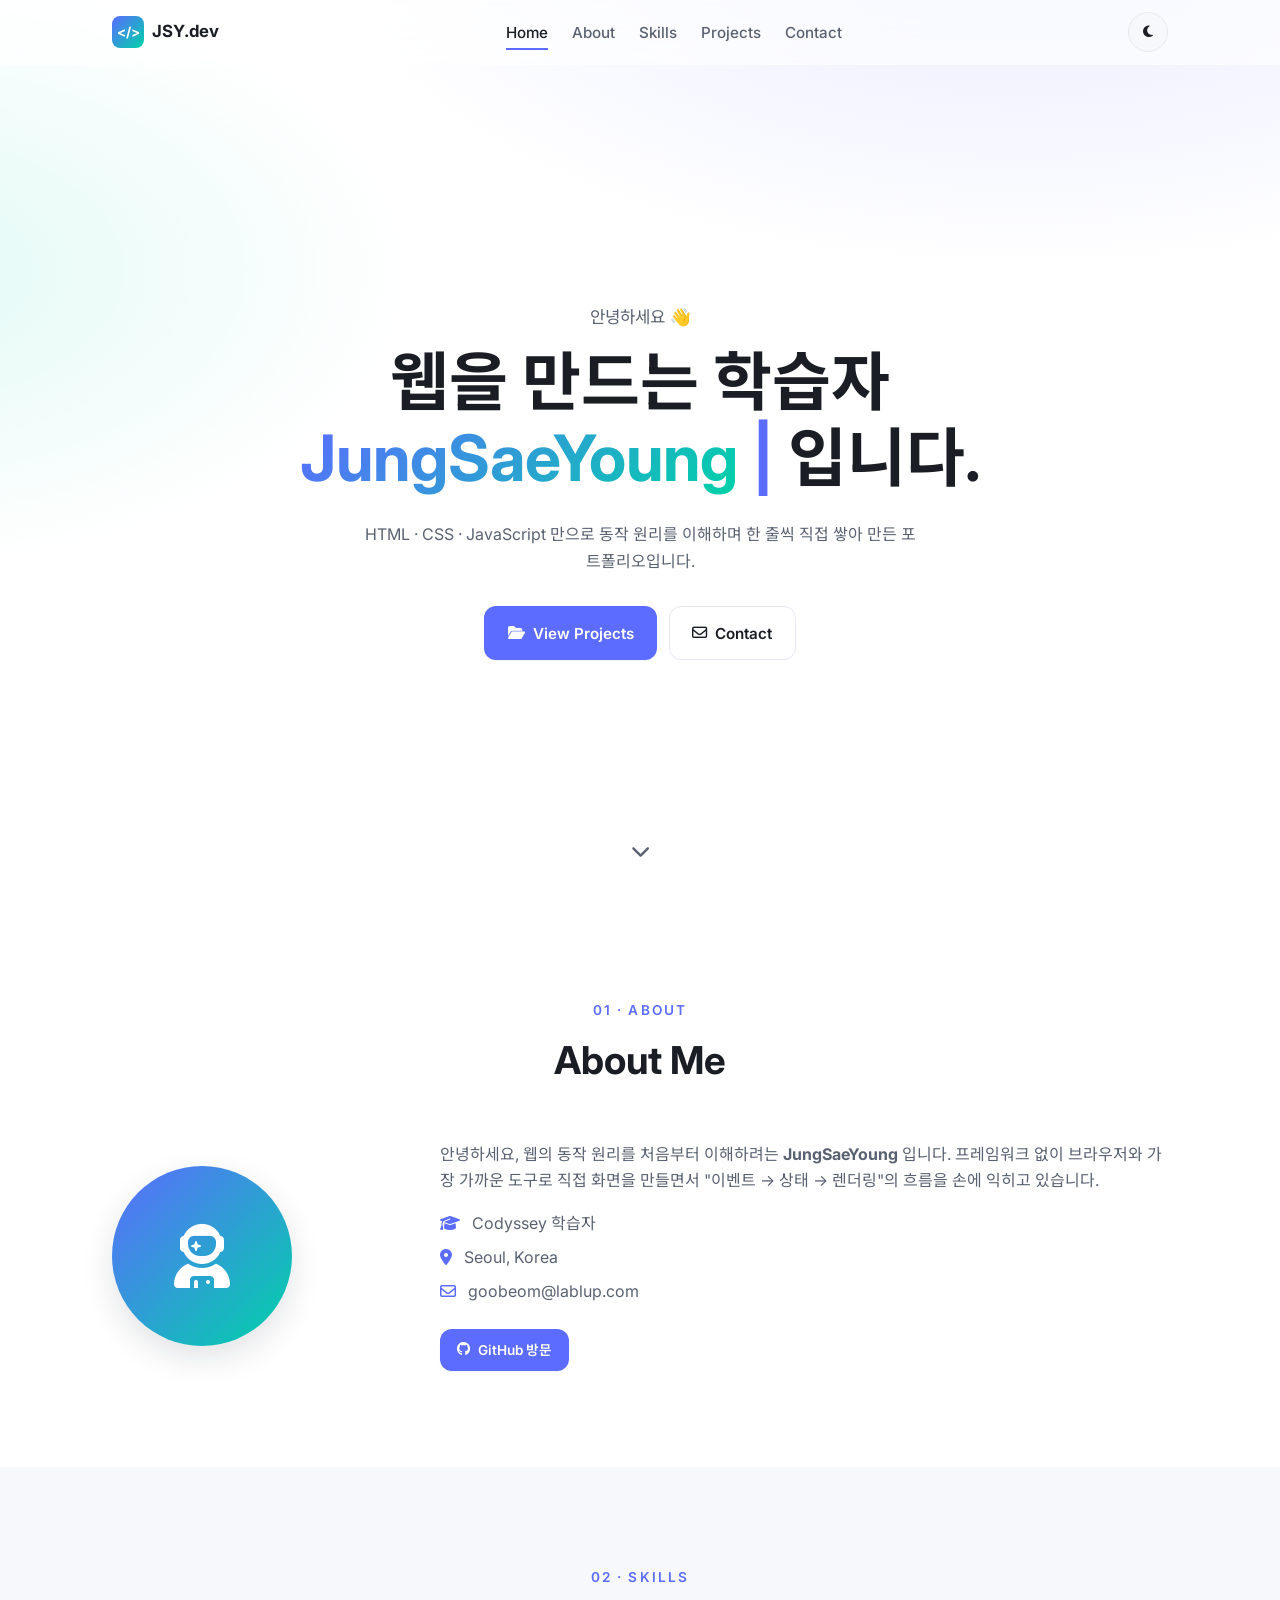
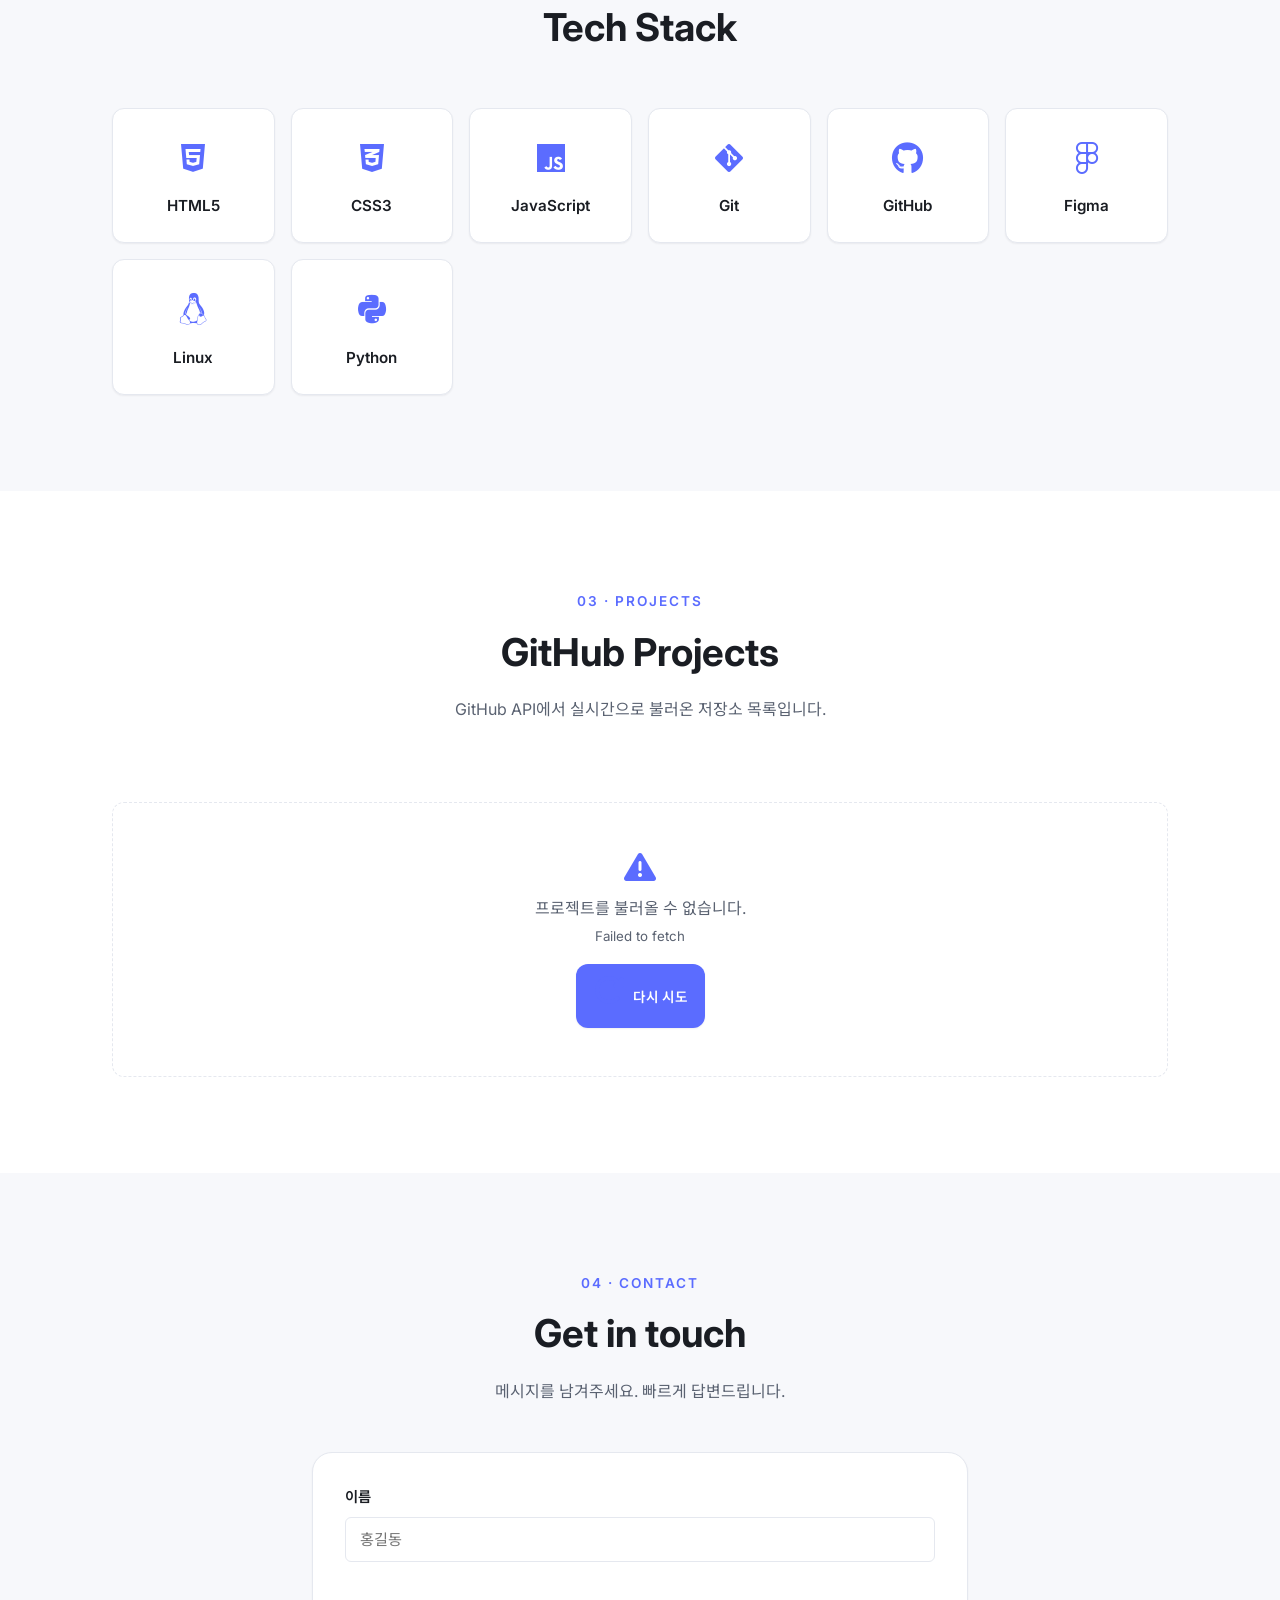
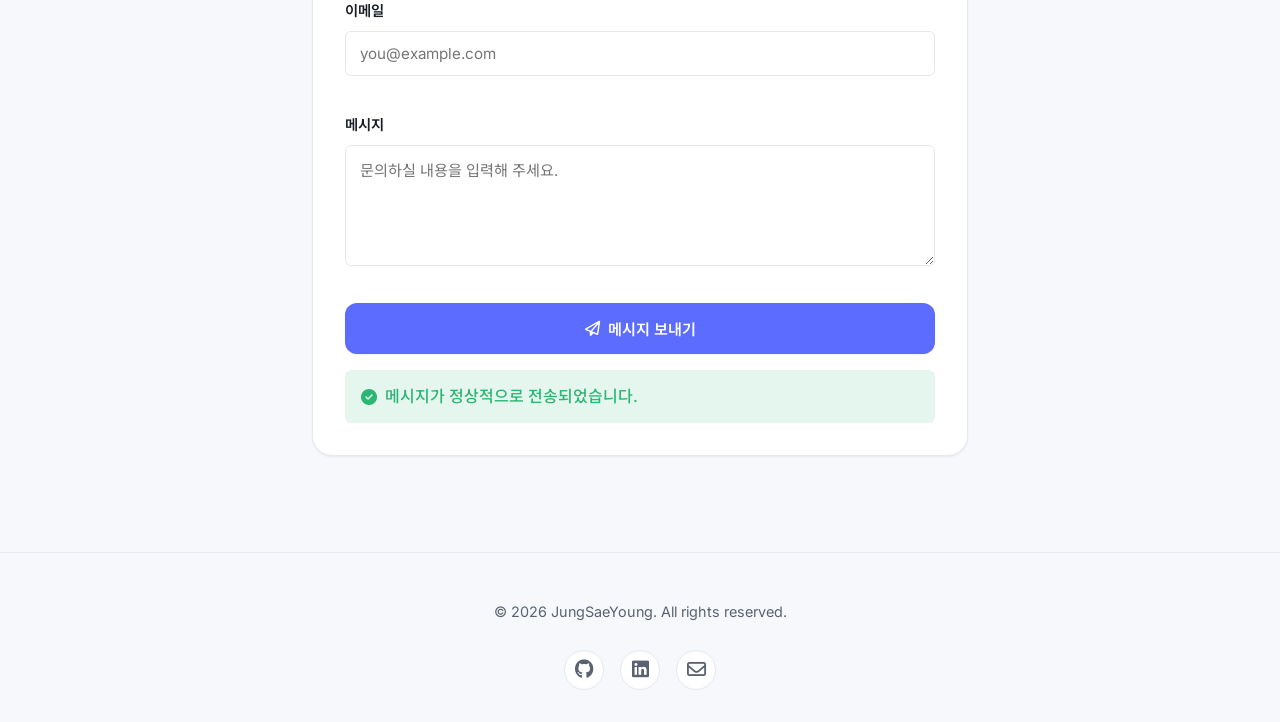
==== index.html @ 1fa1321e "init: 초기화 및 완성 파일 추가" ====
<!DOCTYPE html>
<html lang="ko">
<head>
  <meta charset="UTF-8" />
  <meta name="viewport" content="width=device-width, initial-scale=1.0" />
  <meta name="description" content="순수 HTML/CSS/JavaScript로 만든 포트폴리오 웹사이트" />
  <title>JungSaeYoung | Portfolio</title>

  <!-- Google Fonts -->
  <link rel="preconnect" href="https://fonts.googleapis.com" />
  <link rel="preconnect" href="https://fonts.gstatic.com" crossorigin />
  <link
    href="https://fonts.googleapis.com/css2?family=Inter:wght@400;500;600;700&family=Noto+Sans+KR:wght@400;500;700&display=swap"
    rel="stylesheet"
  />

  <!-- Font Awesome (아이콘 전용으로만 사용 - 외부 라이브러리 금지 규칙의 예외) -->
  <link
    rel="stylesheet"
    href="https://cdnjs.cloudflare.com/ajax/libs/font-awesome/6.5.0/css/all.min.css"
  />

  <link rel="stylesheet" href="css/style.css" />
  <script src="js/main.js" defer></script>
</head>
<body>
  <!-- ============ HEADER / NAV ============ -->
  <header class="header" id="header">
    <nav class="nav container" aria-label="주 메뉴">
      <a href="#hero" class="nav__logo">
        <span class="nav__logo-mark">&lt;/&gt;</span>
        <span>JSY.dev</span>
      </a>

      <ul class="nav__menu" id="navMenu">
        <li><a href="#hero" class="nav__link">Home</a></li>
        <li><a href="#about" class="nav__link">About</a></li>
        <li><a href="#skills" class="nav__link">Skills</a></li>
        <li><a href="#projects" class="nav__link">Projects</a></li>
        <li><a href="#contact" class="nav__link">Contact</a></li>
      </ul>

      <div class="nav__actions">
        <button
          type="button"
          class="theme-toggle"
          id="themeToggle"
          aria-label="다크 모드 전환"
        >
          <i class="fa-solid fa-moon" aria-hidden="true"></i>
        </button>
        <button
          type="button"
          class="hamburger"
          id="hamburger"
          aria-label="메뉴 열기"
          aria-expanded="false"
          aria-controls="navMenu"
        >
          <span></span>
          <span></span>
          <span></span>
        </button>
      </div>
    </nav>
  </header>

  <main>
    <!-- ============ HERO ============ -->
    <section class="hero" id="hero">
      <div class="container hero__inner">
        <p class="hero__greet">안녕하세요 👋</p>
        <h1 class="hero__title">
          웹을 만드는 학습자<br />
          <span class="hero__name" id="typed">JungSaeYoung</span>
          <span class="cursor" aria-hidden="true">|</span>
          입니다.
        </h1>
        <p class="hero__desc">
          HTML · CSS · JavaScript 만으로 동작 원리를 이해하며
          한 줄씩 직접 쌓아 만든 포트폴리오입니다.
        </p>
        <div class="hero__cta">
          <a href="#projects" class="btn btn--primary">
            <i class="fa-solid fa-folder-open"></i> View Projects
          </a>
          <a href="#contact" class="btn btn--ghost">
            <i class="fa-regular fa-envelope"></i> Contact
          </a>
        </div>
      </div>
      <a href="#about" class="hero__scroll" aria-label="아래로 스크롤">
        <i class="fa-solid fa-chevron-down"></i>
      </a>
    </section>

    <!-- ============ ABOUT ============ -->
    <section class="section" id="about">
      <div class="container">
        <header class="section__head">
          <p class="section__kicker">01 · About</p>
          <h2 class="section__title">About Me</h2>
        </header>
        <article class="about">
          <div class="about__photo">
            <div class="about__avatar" aria-hidden="true">
              <i class="fa-solid fa-user-astronaut"></i>
            </div>
          </div>
          <div class="about__body">
            <p>
              안녕하세요, 웹의 동작 원리를 처음부터 이해하려는
              <strong>JungSaeYoung</strong> 입니다.
              프레임워크 없이 브라우저와 가장 가까운 도구로
              직접 화면을 만들면서 "이벤트 → 상태 → 렌더링"의
              흐름을 손에 익히고 있습니다.
            </p>
            <ul class="about__list">
              <li><i class="fa-solid fa-graduation-cap"></i> Codyssey 학습자</li>
              <li><i class="fa-solid fa-location-dot"></i> Seoul, Korea</li>
              <li><i class="fa-regular fa-envelope"></i> goobeom@lablup.com</li>
            </ul>
            <a
              href="https://github.com/JungSaeYoung"
              target="_blank"
              rel="noopener"
              class="btn btn--primary btn--sm"
            >
              <i class="fa-brands fa-github"></i> GitHub 방문
            </a>
          </div>
        </article>
      </div>
    </section>

    <!-- ============ SKILLS ============ -->
    <section class="section section--alt" id="skills">
      <div class="container">
        <header class="section__head">
          <p class="section__kicker">02 · Skills</p>
          <h2 class="section__title">Tech Stack</h2>
        </header>
        <ul class="skills" id="skills-list">
          <!-- JS에서 동적으로 채워집니다 -->
        </ul>
      </div>
    </section>

    <!-- ============ PROJECTS (GitHub API) ============ -->
    <section class="section" id="projects">
      <div class="container">
        <header class="section__head">
          <p class="section__kicker">03 · Projects</p>
          <h2 class="section__title">GitHub Projects</h2>
          <p class="section__desc">
            GitHub API에서 실시간으로 불러온 저장소 목록입니다.
          </p>
        </header>

        <div class="filters" id="filters" role="tablist" aria-label="언어 필터">
          <!-- 언어 필터 버튼 (성공 후 동적 렌더) -->
        </div>

        <div class="projects" id="projects-container" aria-live="polite">
          <!-- 로딩/성공/에러/빈 상태가 모두 여기에 렌더링됩니다 -->
        </div>
      </div>
    </section>

    <!-- ============ CONTACT ============ -->
    <section class="section section--alt" id="contact">
      <div class="container container--narrow">
        <header class="section__head">
          <p class="section__kicker">04 · Contact</p>
          <h2 class="section__title">Get in touch</h2>
          <p class="section__desc">메시지를 남겨주세요. 빠르게 답변드립니다.</p>
        </header>

        <form class="form" id="contactForm" novalidate>
          <div class="form__field">
            <label for="name">이름</label>
            <input
              type="text"
              id="name"
              name="name"
              autocomplete="name"
              placeholder="홍길동"
              required
            />
            <small class="form__error" data-error-for="name"></small>
          </div>

          <div class="form__field">
            <label for="email">이메일</label>
            <input
              type="email"
              id="email"
              name="email"
              autocomplete="email"
              placeholder="you@example.com"
              required
            />
            <small class="form__error" data-error-for="email"></small>
          </div>

          <div class="form__field">
            <label for="message">메시지</label>
            <textarea
              id="message"
              name="message"
              rows="5"
              placeholder="문의하실 내용을 입력해 주세요."
              required
            ></textarea>
            <small class="form__error" data-error-for="message"></small>
          </div>

          <button type="submit" class="btn btn--primary btn--block">
            <i class="fa-regular fa-paper-plane"></i> 메시지 보내기
          </button>

          <p class="form__success" id="formSuccess" hidden>
            <i class="fa-solid fa-circle-check"></i>
            메시지가 정상적으로 전송되었습니다.
          </p>
        </form>
      </div>
    </section>
  </main>

  <!-- ============ FOOTER ============ -->
  <footer class="footer">
    <div class="container footer__inner">
      <p>&copy; <span id="year"></span> JungSaeYoung. All rights reserved.</p>
      <ul class="footer__socials" aria-label="소셜 링크">
        <li>
          <a
            href="https://github.com/JungSaeYoung"
            target="_blank"
            rel="noopener"
            aria-label="GitHub"
          >
            <i class="fa-brands fa-github"></i>
          </a>
        </li>
        <li>
          <a
            href="https://www.linkedin.com/"
            target="_blank"
            rel="noopener"
            aria-label="LinkedIn"
          >
            <i class="fa-brands fa-linkedin"></i>
          </a>
        </li>
        <li>
          <a href="mailto:goobeom@lablup.com" aria-label="Email">
            <i class="fa-regular fa-envelope"></i>
          </a>
        </li>
      </ul>
    </div>
  </footer>

  <!-- 스크롤 탑 버튼 -->
  <button
    type="button"
    class="scroll-top"
    id="scrollTop"
    aria-label="페이지 맨 위로"
  >
    <i class="fa-solid fa-arrow-up"></i>
  </button>
</body>
</html>
---- css/style.css ----
/* ================================================================
   Portfolio - style.css
   - Mobile First
   - CSS 변수로 라이트/다크 테마 전환
   - 네비게이션: Flexbox
   - Projects 카드: Grid (auto-fit, minmax) 반응형
   ================================================================ */

/* ---------- 1. CSS Variables (라이트 / 다크) ---------- */
:root {
  /* color */
  --color-bg: #ffffff;
  --color-bg-alt: #f7f8fb;
  --color-surface: #ffffff;
  --color-text: #1a1d23;
  --color-text-soft: #5a6271;
  --color-border: #e5e8ef;
  --color-primary: #5b6cff;
  --color-primary-hover: #4452e6;
  --color-accent: #00d2a8;
  --color-danger: #e84a5f;
  --color-success: #2bb673;
  --shadow-sm: 0 1px 2px rgba(20, 24, 40, 0.06);
  --shadow-md: 0 6px 18px rgba(20, 24, 40, 0.08);
  --shadow-lg: 0 12px 32px rgba(20, 24, 40, 0.12);
  --nav-bg: rgba(255, 255, 255, 0.65);
  --nav-bg-scrolled: rgba(255, 255, 255, 0.92);

  /* spacing */
  --space-1: 0.25rem;
  --space-2: 0.5rem;
  --space-3: 0.75rem;
  --space-4: 1rem;
  --space-5: 1.5rem;
  --space-6: 2rem;
  --space-8: 3rem;
  --space-10: 4rem;
  --space-12: 6rem;

  /* layout */
  --container-max: 1120px;
  --radius-sm: 6px;
  --radius-md: 12px;
  --radius-lg: 20px;
  --nav-height: 64px;

  /* type */
  --font-sans: "Inter", "Noto Sans KR", system-ui, -apple-system,
    "Segoe UI", Roboto, sans-serif;
  --fs-h1: clamp(2rem, 5vw + 1rem, 3.5rem);
  --fs-h2: clamp(1.6rem, 2.5vw + 1rem, 2.4rem);

  /* motion */
  --ease: cubic-bezier(0.22, 1, 0.36, 1);
  --t-fast: 150ms;
  --t-base: 250ms;
  --t-slow: 450ms;
}

[data-theme="dark"] {
  --color-bg: #0f1117;
  --color-bg-alt: #161924;
  --color-surface: #1a1d29;
  --color-text: #e7eaf2;
  --color-text-soft: #9aa3b3;
  --color-border: #272b3a;
  --color-primary: #7d8cff;
  --color-primary-hover: #9aa5ff;
  --color-accent: #34e0bb;
  --shadow-sm: 0 1px 2px rgba(0, 0, 0, 0.4);
  --shadow-md: 0 6px 18px rgba(0, 0, 0, 0.45);
  --shadow-lg: 0 12px 32px rgba(0, 0, 0, 0.55);
  --nav-bg: rgba(15, 17, 23, 0.6);
  --nav-bg-scrolled: rgba(15, 17, 23, 0.92);
}

/* ---------- 2. Reset / Base ---------- */
*,
*::before,
*::after {
  box-sizing: border-box;
}

html {
  scroll-behavior: smooth;
  scroll-padding-top: var(--nav-height);
}

body {
  margin: 0;
  font-family: var(--font-sans);
  font-size: 16px;
  line-height: 1.65;
  color: var(--color-text);
  background-color: var(--color-bg);
  transition: background-color var(--t-base) var(--ease),
    color var(--t-base) var(--ease);
  -webkit-font-smoothing: antialiased;
}

a {
  color: inherit;
  text-decoration: none;
}

img {
  max-width: 100%;
  display: block;
}

button {
  font-family: inherit;
  cursor: pointer;
  border: 0;
  background: transparent;
  color: inherit;
}

ul {
  list-style: none;
  padding: 0;
  margin: 0;
}

:focus-visible {
  outline: 2px solid var(--color-primary);
  outline-offset: 3px;
  border-radius: 4px;
}

/* ---------- 3. Layout helpers ---------- */
.container {
  width: 100%;
  max-width: var(--container-max);
  padding: 0 var(--space-5);
  margin: 0 auto;
}

.container--narrow {
  max-width: 720px;
}

.section {
  padding: var(--space-10) 0;
}

.section--alt {
  background-color: var(--color-bg-alt);
}

.section__head {
  text-align: center;
  margin-bottom: var(--space-8);
}

.section__kicker {
  display: inline-block;
  font-size: 0.85rem;
  font-weight: 600;
  letter-spacing: 0.15em;
  text-transform: uppercase;
  color: var(--color-primary);
  margin: 0 0 var(--space-2);
}

.section__title {
  font-size: var(--fs-h2);
  margin: 0;
  font-weight: 700;
}

.section__desc {
  color: var(--color-text-soft);
  margin: var(--space-3) auto 0;
  max-width: 560px;
}

/* ---------- 4. Buttons ---------- */
.btn {
  display: inline-flex;
  align-items: center;
  justify-content: center;
  gap: 0.5rem;
  padding: 0.85rem 1.4rem;
  border-radius: var(--radius-md);
  font-weight: 600;
  font-size: 0.95rem;
  border: 1px solid transparent;
  transition: transform var(--t-fast) var(--ease),
    background-color var(--t-base) var(--ease),
    box-shadow var(--t-base) var(--ease),
    color var(--t-base) var(--ease);
  white-space: nowrap;
}

.btn--primary {
  background-color: var(--color-primary);
  color: #fff;
  box-shadow: var(--shadow-sm);
}

.btn--primary:hover {
  background-color: var(--color-primary-hover);
  box-shadow: var(--shadow-md);
  transform: translateY(-2px);
}

.btn--ghost {
  background-color: transparent;
  color: var(--color-text);
  border-color: var(--color-border);
}

.btn--ghost:hover {
  border-color: var(--color-primary);
  color: var(--color-primary);
  transform: translateY(-2px);
}

.btn--block {
  width: 100%;
}

.btn--sm {
  padding: 0.55rem 1rem;
  font-size: 0.85rem;
}

/* ---------- 5. Header / Navigation (Flexbox) ---------- */
.header {
  position: fixed;
  top: 0;
  left: 0;
  width: 100%;
  z-index: 100;
  background-color: var(--nav-bg);
  backdrop-filter: saturate(180%) blur(14px);
  -webkit-backdrop-filter: saturate(180%) blur(14px);
  border-bottom: 1px solid transparent;
  transition: background-color var(--t-base) var(--ease),
    border-color var(--t-base) var(--ease),
    box-shadow var(--t-base) var(--ease);
}

.header.is-scrolled {
  background-color: var(--nav-bg-scrolled);
  border-bottom-color: var(--color-border);
  box-shadow: var(--shadow-sm);
}

.nav {
  display: flex;
  align-items: center;
  justify-content: space-between;
  height: var(--nav-height);
}

.nav__logo {
  display: inline-flex;
  align-items: center;
  gap: 0.5rem;
  font-weight: 700;
  font-size: 1.05rem;
  color: var(--color-text);
}

.nav__logo-mark {
  display: inline-grid;
  place-items: center;
  width: 32px;
  height: 32px;
  border-radius: 8px;
  background: linear-gradient(135deg, var(--color-primary), var(--color-accent));
  color: #fff;
  font-size: 0.85rem;
  font-weight: 700;
}

.nav__menu {
  display: none; /* 모바일: 숨김 */
  gap: var(--space-5);
}

.nav__link {
  position: relative;
  font-size: 0.95rem;
  font-weight: 500;
  color: var(--color-text-soft);
  padding: 0.5rem 0;
  transition: color var(--t-fast) var(--ease);
}

.nav__link::after {
  content: "";
  position: absolute;
  left: 0;
  bottom: 0;
  width: 100%;
  height: 2px;
  background-color: var(--color-primary);
  transform: scaleX(0);
  transform-origin: left;
  transition: transform var(--t-base) var(--ease);
}

.nav__link:hover,
.nav__link.is-active {
  color: var(--color-text);
}

.nav__link:hover::after,
.nav__link.is-active::after {
  transform: scaleX(1);
}

.nav__actions {
  display: flex;
  align-items: center;
  gap: var(--space-3);
}

.theme-toggle {
  width: 40px;
  height: 40px;
  display: grid;
  place-items: center;
  border-radius: 50%;
  background-color: var(--color-bg-alt);
  border: 1px solid var(--color-border);
  color: var(--color-text);
  transition: transform var(--t-fast) var(--ease),
    background-color var(--t-base) var(--ease);
}

.theme-toggle:hover {
  transform: rotate(20deg);
  background-color: var(--color-surface);
}

/* Hamburger (모바일 전용) */
.hamburger {
  display: inline-flex;
  flex-direction: column;
  justify-content: center;
  gap: 5px;
  width: 40px;
  height: 40px;
  padding: 8px;
}

.hamburger span {
  display: block;
  width: 100%;
  height: 2px;
  background-color: var(--color-text);
  border-radius: 2px;
  transition: transform var(--t-base) var(--ease),
    opacity var(--t-base) var(--ease);
}

.hamburger.is-open span:nth-child(1) {
  transform: translateY(7px) rotate(45deg);
}
.hamburger.is-open span:nth-child(2) {
  opacity: 0;
}
.hamburger.is-open span:nth-child(3) {
  transform: translateY(-7px) rotate(-45deg);
}

/* 모바일 메뉴 패널 (열렸을 때) */
.nav__menu.is-open {
  display: flex;
  flex-direction: column;
  gap: var(--space-4);
  position: absolute;
  top: var(--nav-height);
  left: 0;
  width: 100%;
  padding: var(--space-5);
  background-color: var(--color-surface);
  border-bottom: 1px solid var(--color-border);
  box-shadow: var(--shadow-md);
  animation: slideDown var(--t-base) var(--ease);
}

@keyframes slideDown {
  from {
    opacity: 0;
    transform: translateY(-8px);
  }
  to {
    opacity: 1;
    transform: translateY(0);
  }
}

/* ---------- 6. Hero ---------- */
.hero {
  position: relative;
  min-height: 100vh;
  display: grid;
  place-items: center;
  padding-top: var(--nav-height);
  background: radial-gradient(
      1200px 600px at 80% -10%,
      rgba(91, 108, 255, 0.15),
      transparent 60%
    ),
    radial-gradient(
      900px 500px at -10% 30%,
      rgba(0, 210, 168, 0.12),
      transparent 60%
    );
}

.hero__inner {
  text-align: center;
}

.hero__greet {
  color: var(--color-text-soft);
  font-size: 1.05rem;
  margin: 0 0 var(--space-3);
}

.hero__title {
  font-size: var(--fs-h1);
  line-height: 1.2;
  font-weight: 700;
  margin: 0 0 var(--space-5);
}

.hero__name {
  background: linear-gradient(135deg, var(--color-primary), var(--color-accent));
  -webkit-background-clip: text;
  background-clip: text;
  color: transparent;
}

.cursor {
  display: inline-block;
  color: var(--color-primary);
  animation: blink 1s steps(2) infinite;
}

@keyframes blink {
  50% { opacity: 0; }
}

.hero__desc {
  color: var(--color-text-soft);
  max-width: 560px;
  margin: 0 auto var(--space-6);
}

.hero__cta {
  display: flex;
  gap: var(--space-3);
  justify-content: center;
  flex-wrap: wrap;
}

.hero__scroll {
  position: absolute;
  bottom: var(--space-6);
  left: 50%;
  transform: translateX(-50%);
  color: var(--color-text-soft);
  font-size: 1.2rem;
  animation: bounce 1.8s infinite;
}

@keyframes bounce {
  0%, 100% { transform: translate(-50%, 0); }
  50%      { transform: translate(-50%, 8px); }
}

/* ---------- 7. About ---------- */
.about {
  display: grid;
  gap: var(--space-6);
  align-items: center;
}

.about__photo {
  display: grid;
  place-items: center;
}

.about__avatar {
  width: 180px;
  height: 180px;
  border-radius: 50%;
  display: grid;
  place-items: center;
  font-size: 4rem;
  color: #fff;
  background: linear-gradient(135deg, var(--color-primary), var(--color-accent));
  box-shadow: var(--shadow-lg);
}

.about__body p {
  color: var(--color-text-soft);
  margin: 0 0 var(--space-4);
}

.about__list {
  display: grid;
  gap: var(--space-2);
  margin: 0 0 var(--space-5);
  color: var(--color-text-soft);
}

.about__list i {
  color: var(--color-primary);
  margin-right: var(--space-2);
}

/* ---------- 8. Skills ---------- */
.skills {
  display: grid;
  grid-template-columns: repeat(auto-fit, minmax(140px, 1fr));
  gap: var(--space-4);
}

.skill {
  background-color: var(--color-surface);
  border: 1px solid var(--color-border);
  border-radius: var(--radius-md);
  padding: var(--space-5) var(--space-3);
  text-align: center;
  box-shadow: var(--shadow-sm);
  transition: transform var(--t-base) var(--ease),
    box-shadow var(--t-base) var(--ease),
    border-color var(--t-base) var(--ease);
}

.skill:hover {
  transform: translateY(-4px);
  box-shadow: var(--shadow-md);
  border-color: var(--color-primary);
}

.skill__icon {
  font-size: 2rem;
  color: var(--color-primary);
  margin-bottom: var(--space-2);
}

.skill__name {
  font-weight: 600;
  font-size: 0.95rem;
}

/* ---------- 9. Projects (Grid: auto-fit, minmax) ---------- */
.filters {
  display: flex;
  flex-wrap: wrap;
  gap: var(--space-2);
  justify-content: center;
  margin-bottom: var(--space-6);
}

.filter-btn {
  padding: 0.45rem 0.95rem;
  border-radius: 999px;
  border: 1px solid var(--color-border);
  background-color: var(--color-surface);
  color: var(--color-text-soft);
  font-size: 0.85rem;
  font-weight: 500;
  transition: all var(--t-fast) var(--ease);
}

.filter-btn:hover {
  border-color: var(--color-primary);
  color: var(--color-primary);
}

.filter-btn.is-active {
  background-color: var(--color-primary);
  color: #fff;
  border-color: var(--color-primary);
}

.projects {
  display: grid;
  grid-template-columns: repeat(auto-fit, minmax(280px, 1fr));
  gap: var(--space-5);
  min-height: 200px;
}

.card {
  background-color: var(--color-surface);
  border: 1px solid var(--color-border);
  border-radius: var(--radius-md);
  padding: var(--space-5);
  display: flex;
  flex-direction: column;
  box-shadow: var(--shadow-sm);
  transition: transform var(--t-base) var(--ease),
    box-shadow var(--t-base) var(--ease),
    border-color var(--t-base) var(--ease);
}

.card:hover {
  transform: translateY(-6px);
  box-shadow: var(--shadow-lg);
  border-color: var(--color-primary);
}

.card__head {
  display: flex;
  align-items: center;
  gap: var(--space-2);
  font-weight: 600;
  margin: 0 0 var(--space-3);
}

.card__head i {
  color: var(--color-primary);
}

.card__title {
  font-size: 1.05rem;
  font-weight: 700;
  margin: 0;
  word-break: break-word;
}

.card__desc {
  color: var(--color-text-soft);
  font-size: 0.92rem;
  flex: 1;
  margin: 0 0 var(--space-4);
}

.card__meta {
  display: flex;
  flex-wrap: wrap;
  gap: var(--space-4);
  color: var(--color-text-soft);
  font-size: 0.85rem;
  margin-bottom: var(--space-4);
}

.card__meta i {
  margin-right: 4px;
  color: var(--color-primary);
}

.card__lang {
  display: inline-flex;
  align-items: center;
  gap: 6px;
  font-size: 0.8rem;
  padding: 2px 10px;
  border-radius: 999px;
  background-color: var(--color-bg-alt);
  color: var(--color-text-soft);
  border: 1px solid var(--color-border);
}

.card__link {
  display: inline-flex;
  align-items: center;
  gap: 6px;
  color: var(--color-primary);
  font-weight: 600;
  font-size: 0.9rem;
  margin-top: auto;
}

.card__link:hover {
  text-decoration: underline;
}

/* 상태 박스 (loading / error / empty) */
.state-box {
  grid-column: 1 / -1;
  text-align: center;
  padding: var(--space-8) var(--space-4);
  color: var(--color-text-soft);
  background-color: var(--color-surface);
  border: 1px dashed var(--color-border);
  border-radius: var(--radius-md);
}

.state-box i {
  font-size: 2rem;
  color: var(--color-primary);
  margin-bottom: var(--space-3);
}

.state-box p {
  margin: 0 0 var(--space-4);
}

.spinner {
  width: 36px;
  height: 36px;
  margin: 0 auto var(--space-3);
  border-radius: 50%;
  border: 3px solid var(--color-border);
  border-top-color: var(--color-primary);
  animation: spin 0.9s linear infinite;
}

@keyframes spin {
  to { transform: rotate(360deg); }
}

/* ---------- 10. Form ---------- */
.form {
  display: grid;
  gap: var(--space-4);
  background-color: var(--color-surface);
  padding: var(--space-6);
  border-radius: var(--radius-lg);
  border: 1px solid var(--color-border);
  box-shadow: var(--shadow-sm);
}

.form__field {
  display: grid;
  gap: var(--space-2);
}

.form__field label {
  font-weight: 600;
  font-size: 0.9rem;
}

.form__field input,
.form__field textarea {
  width: 100%;
  padding: 0.75rem 0.9rem;
  border-radius: var(--radius-sm);
  border: 1px solid var(--color-border);
  background-color: var(--color-bg);
  color: var(--color-text);
  font-family: inherit;
  font-size: 0.95rem;
  transition: border-color var(--t-fast) var(--ease),
    box-shadow var(--t-fast) var(--ease);
}

.form__field input:focus,
.form__field textarea:focus {
  outline: none;
  border-color: var(--color-primary);
  box-shadow: 0 0 0 3px rgba(91, 108, 255, 0.18);
}

.form__field.has-error input,
.form__field.has-error textarea {
  border-color: var(--color-danger);
  box-shadow: 0 0 0 3px rgba(232, 74, 95, 0.15);
}

.form__error {
  color: var(--color-danger);
  font-size: 0.82rem;
  min-height: 1em;
}

.form__success {
  display: flex;
  align-items: center;
  gap: 0.5rem;
  margin: 0;
  padding: 0.85rem 1rem;
  background-color: rgba(43, 182, 115, 0.12);
  color: var(--color-success);
  border-radius: var(--radius-sm);
  font-weight: 500;
}

/* ---------- 11. Footer ---------- */
.footer {
  padding: var(--space-6) 0;
  border-top: 1px solid var(--color-border);
  background-color: var(--color-bg-alt);
}

.footer__inner {
  display: flex;
  flex-direction: column;
  align-items: center;
  gap: var(--space-3);
  text-align: center;
  color: var(--color-text-soft);
  font-size: 0.9rem;
}

.footer__socials {
  display: flex;
  gap: var(--space-4);
  font-size: 1.2rem;
}

.footer__socials a {
  display: grid;
  place-items: center;
  width: 40px;
  height: 40px;
  border-radius: 50%;
  background-color: var(--color-surface);
  border: 1px solid var(--color-border);
  transition: transform var(--t-fast) var(--ease),
    color var(--t-fast) var(--ease),
    border-color var(--t-fast) var(--ease);
}

.footer__socials a:hover {
  color: var(--color-primary);
  border-color: var(--color-primary);
  transform: translateY(-3px);
}

/* ---------- 12. Scroll-Top button ---------- */
.scroll-top {
  position: fixed;
  right: var(--space-5);
  bottom: var(--space-5);
  width: 44px;
  height: 44px;
  border-radius: 50%;
  background-color: var(--color-primary);
  color: #fff;
  display: grid;
  place-items: center;
  box-shadow: var(--shadow-md);
  opacity: 0;
  pointer-events: none;
  transform: translateY(12px);
  transition: opacity var(--t-base) var(--ease),
    transform var(--t-base) var(--ease),
    background-color var(--t-base) var(--ease);
  z-index: 90;
}

.scroll-top.is-visible {
  opacity: 1;
  pointer-events: auto;
  transform: translateY(0);
}

.scroll-top:hover {
  background-color: var(--color-primary-hover);
}

/* ---------- 13. Scroll Animation (Intersection Observer 대상) ---------- */
.reveal {
  opacity: 0;
  transform: translateY(24px);
  transition: opacity 700ms var(--ease), transform 700ms var(--ease);
}

.reveal.is-visible {
  opacity: 1;
  transform: translateY(0);
}

/* ---------- 14. Responsive (Mobile First → Tablet → Desktop) ---------- */

/* Tablet: 768px 이상 */
@media (min-width: 768px) {
  .section {
    padding: var(--space-12) 0;
  }

  .nav__menu {
    display: flex; /* 햄버거 메뉴 없이 펼침 */
  }

  .nav__menu.is-open {
    /* 데스크톱에선 정상 inline 표시 */
    position: static;
    flex-direction: row;
    width: auto;
    padding: 0;
    background: none;
    box-shadow: none;
    border: 0;
    animation: none;
  }

  .hamburger {
    display: none;
  }

  .about {
    grid-template-columns: 280px 1fr;
    gap: var(--space-8);
  }

  .about__photo {
    justify-content: flex-start;
  }
}

/* Desktop: 1024px 이상 */
@media (min-width: 1024px) {
  .container {
    padding: 0 var(--space-6);
  }

  .hero__title {
    font-size: clamp(2.8rem, 4vw + 1rem, 4rem);
  }
}

/* 사용자가 모션을 꺼둔 경우 */
@media (prefers-reduced-motion: reduce) {
  *,
  *::before,
  *::after {
    animation-duration: 0.01ms !important;
    animation-iteration-count: 1 !important;
    transition-duration: 0.01ms !important;
    scroll-behavior: auto !important;
  }
}
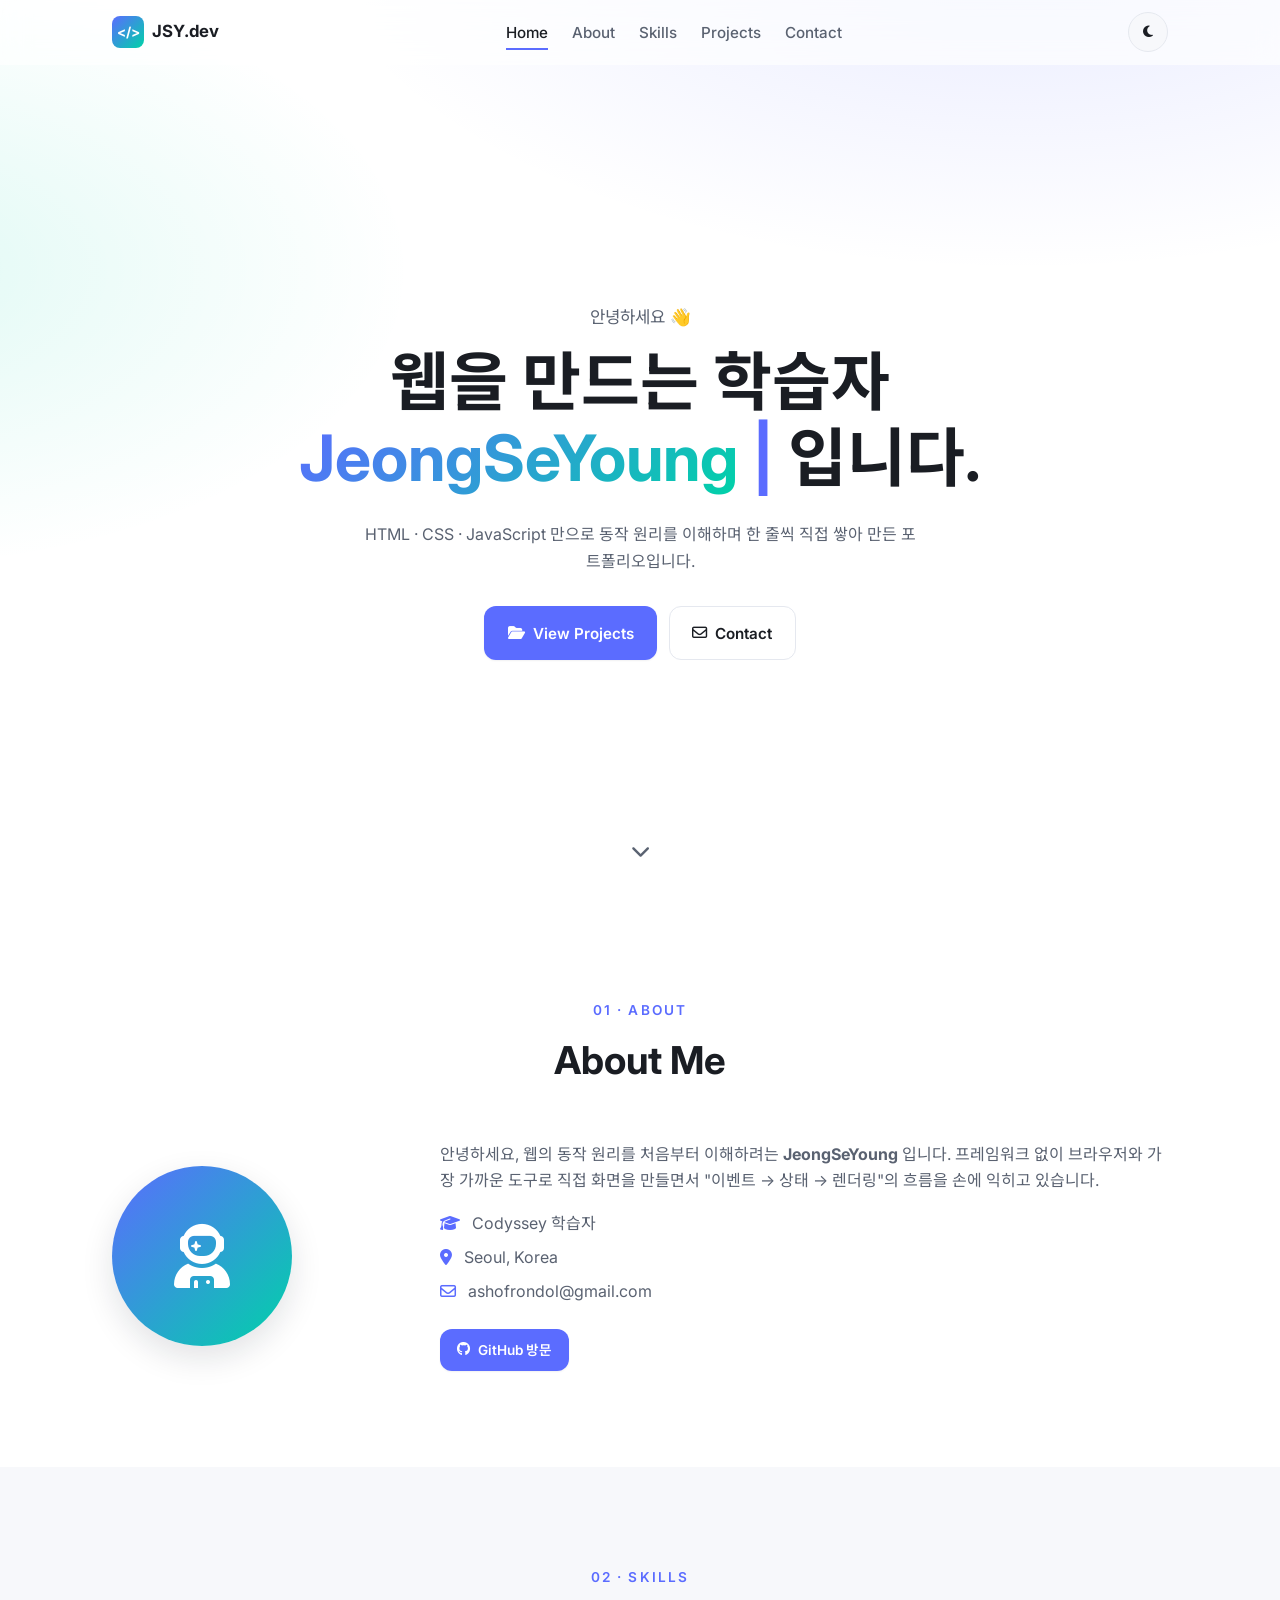
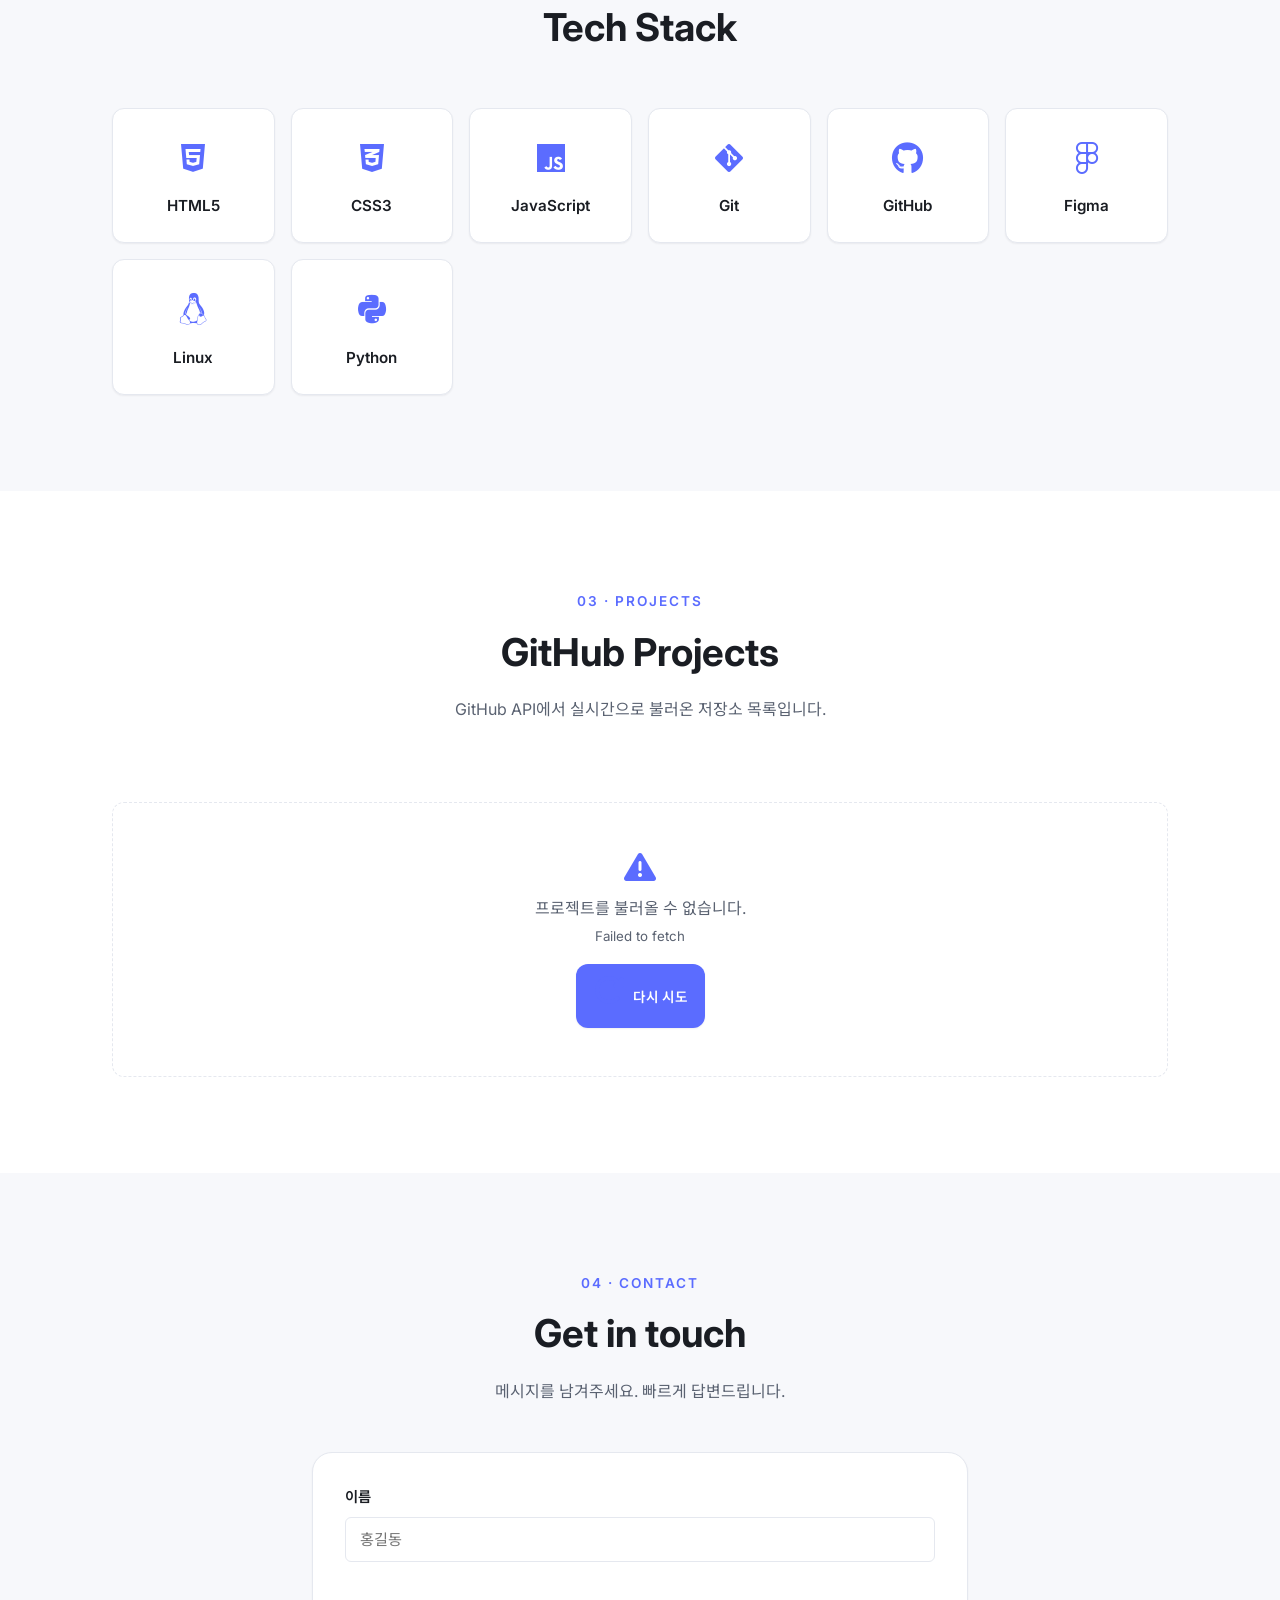
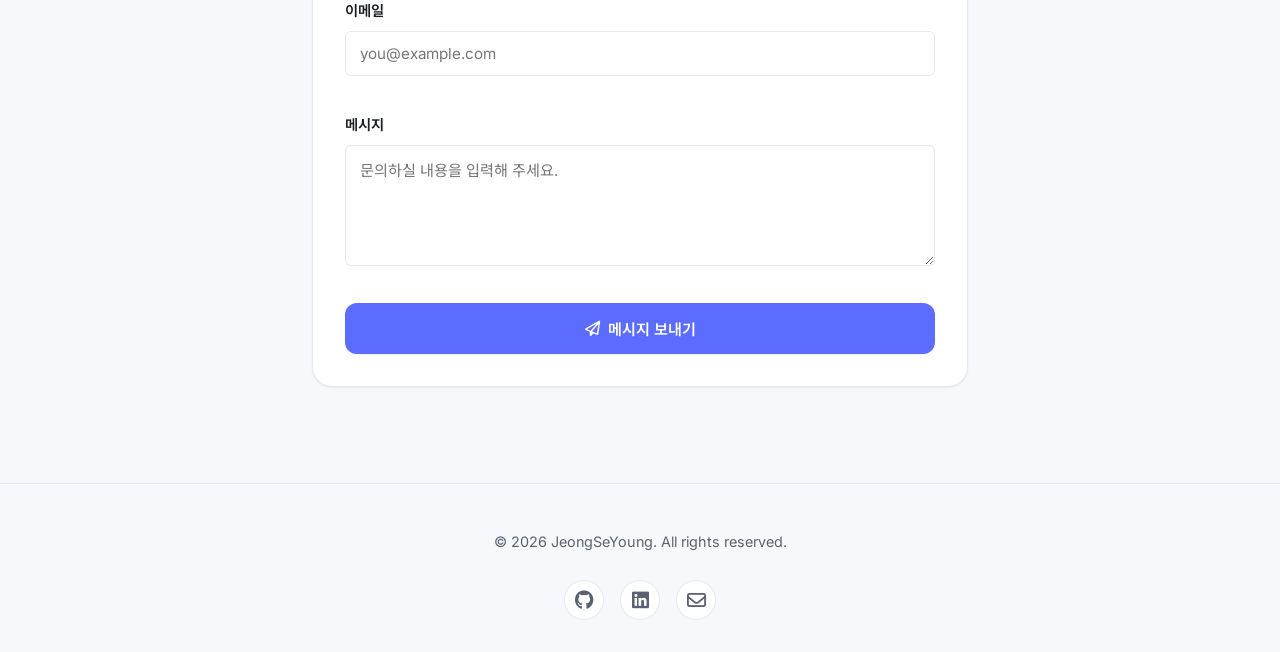
==== commit 35b2d328: "refactor: CSS/JS 기능별 분리 및 상태 패턴 통일, 폼/식별자 정리 - CSS를 13개, JS를 11개 기능별 파일로 분리(동작 동일) - Theme·Projects·" ====
--- a/index.html
+++ b/index.html
@@ -4,7 +4,7 @@
   <meta charset="UTF-8" />
   <meta name="viewport" content="width=device-width, initial-scale=1.0" />
   <meta name="description" content="순수 HTML/CSS/JavaScript로 만든 포트폴리오 웹사이트" />
-  <title>JungSaeYoung | Portfolio</title>
+  <title>JeongSeYoung | Portfolio</title>
 
   <!-- Google Fonts -->
   <link rel="preconnect" href="https://fonts.googleapis.com" />
@@ -20,7 +20,24 @@
     href="https://cdnjs.cloudflare.com/ajax/libs/font-awesome/6.5.0/css/all.min.css"
   />
 
+  <!-- 스타일: css/style.css 가 기능별 파일(tokens/base/layout/header/...)을 @import 합니다 -->
   <link rel="stylesheet" href="css/style.css" />
+
+  <!--
+    JavaScript: 기능별로 파일을 분리하고 defer 로 연결합니다.
+    defer 스크립트는 문서 순서대로 실행되므로,
+    공용 설정(config) → 각 기능 모듈 → 초기화(main) 순서로 둡니다.
+  -->
+  <script src="js/config.js" defer></script>
+  <script src="js/theme.js" defer></script>
+  <script src="js/menu.js" defer></script>
+  <script src="js/scroll.js" defer></script>
+  <script src="js/typing.js" defer></script>
+  <script src="js/skills.js" defer></script>
+  <script src="js/reveal.js" defer></script>
+  <script src="js/navspy.js" defer></script>
+  <script src="js/projects.js" defer></script>
+  <script src="js/contact.js" defer></script>
   <script src="js/main.js" defer></script>
 </head>
 <body>
@@ -72,7 +89,7 @@
         <p class="hero__greet">안녕하세요 👋</p>
         <h1 class="hero__title">
           웹을 만드는 학습자<br />
-          <span class="hero__name" id="typed">JungSaeYoung</span>
+          <span class="hero__name" id="typed">JeongSeYoung</span>
           <span class="cursor" aria-hidden="true">|</span>
           입니다.
         </h1>
@@ -110,7 +127,7 @@
           <div class="about__body">
             <p>
               안녕하세요, 웹의 동작 원리를 처음부터 이해하려는
-              <strong>JungSaeYoung</strong> 입니다.
+              <strong>JeongSeYoung</strong> 입니다.
               프레임워크 없이 브라우저와 가장 가까운 도구로
               직접 화면을 만들면서 "이벤트 → 상태 → 렌더링"의
               흐름을 손에 익히고 있습니다.
@@ -118,10 +135,10 @@
             <ul class="about__list">
               <li><i class="fa-solid fa-graduation-cap"></i> Codyssey 학습자</li>
               <li><i class="fa-solid fa-location-dot"></i> Seoul, Korea</li>
-              <li><i class="fa-regular fa-envelope"></i> goobeom@lablup.com</li>
+              <li><i class="fa-regular fa-envelope"></i> ashofrondol@gmail.com</li>
             </ul>
             <a
-              href="https://github.com/JungSaeYoung"
+              href="https://github.com/ashofrondol"
               target="_blank"
               rel="noopener"
               class="btn btn--primary btn--sm"
@@ -221,7 +238,7 @@
 
           <p class="form__success" id="formSuccess" hidden>
             <i class="fa-solid fa-circle-check"></i>
-            메시지가 정상적으로 전송되었습니다.
+            입력하신 내용이 정상적으로 확인되었습니다. 감사합니다!
           </p>
         </form>
       </div>
@@ -231,11 +248,11 @@
   <!-- ============ FOOTER ============ -->
   <footer class="footer">
     <div class="container footer__inner">
-      <p>&copy; <span id="year"></span> JungSaeYoung. All rights reserved.</p>
+      <p>&copy; <span id="year"></span> JeongSeYoung. All rights reserved.</p>
       <ul class="footer__socials" aria-label="소셜 링크">
         <li>
           <a
-            href="https://github.com/JungSaeYoung"
+            href="https://github.com/ashofrondol"
             target="_blank"
             rel="noopener"
             aria-label="GitHub"
@@ -254,7 +271,7 @@
           </a>
         </li>
         <li>
-          <a href="mailto:goobeom@lablup.com" aria-label="Email">
+          <a href="mailto:ashofrondol@gmail.com" aria-label="Email">
             <i class="fa-regular fa-envelope"></i>
           </a>
         </li>
--- a/css/style.css
+++ b/css/style.css
@@ -1,925 +1,29 @@
 /* ================================================================
-   Portfolio - style.css
-   - Mobile First
-   - CSS 변수로 라이트/다크 테마 전환
-   - 네비게이션: Flexbox
-   - Projects 카드: Grid (auto-fit, minmax) 반응형
+   style.css — 진입 스타일시트 (Entry point)
+   index.html 은 이 파일 하나만 <link> 로 연결합니다.
+   실제 규칙은 기능별 파일로 분리되어 있으며, 아래 순서대로 @import 합니다.
+
+   import 순서는 cascade(계단식 적용)를 고려해 정렬했습니다.
+     1) tokens     : CSS 변수 (가장 먼저 — 다른 모든 파일이 var()로 참조)
+     2) base       : 리셋 / 기본 요소
+     3) layout     : 컨테이너 · 섹션 골격
+     4) buttons    : 공용 버튼 컴포넌트
+     5) header     : 헤더 / 네비게이션
+     6~11) 섹션별  : hero · about · skills · projects · form · footer
+     12) widgets   : 스크롤탑 버튼 · reveal 애니메이션
+     13) responsive: 미디어쿼리 (가장 마지막 — 모바일 기본값을 덮어씀)
    ================================================================ */
 
-/* ---------- 1. CSS Variables (라이트 / 다크) ---------- */
-:root {
-  /* color */
-  --color-bg: #ffffff;
-  --color-bg-alt: #f7f8fb;
-  --color-surface: #ffffff;
-  --color-text: #1a1d23;
-  --color-text-soft: #5a6271;
-  --color-border: #e5e8ef;
-  --color-primary: #5b6cff;
-  --color-primary-hover: #4452e6;
-  --color-accent: #00d2a8;
-  --color-danger: #e84a5f;
-  --color-success: #2bb673;
-  --shadow-sm: 0 1px 2px rgba(20, 24, 40, 0.06);
-  --shadow-md: 0 6px 18px rgba(20, 24, 40, 0.08);
-  --shadow-lg: 0 12px 32px rgba(20, 24, 40, 0.12);
-  --nav-bg: rgba(255, 255, 255, 0.65);
-  --nav-bg-scrolled: rgba(255, 255, 255, 0.92);
-
-  /* spacing */
-  --space-1: 0.25rem;
-  --space-2: 0.5rem;
-  --space-3: 0.75rem;
-  --space-4: 1rem;
-  --space-5: 1.5rem;
-  --space-6: 2rem;
-  --space-8: 3rem;
-  --space-10: 4rem;
-  --space-12: 6rem;
-
-  /* layout */
-  --container-max: 1120px;
-  --radius-sm: 6px;
-  --radius-md: 12px;
-  --radius-lg: 20px;
-  --nav-height: 64px;
-
-  /* type */
-  --font-sans: "Inter", "Noto Sans KR", system-ui, -apple-system,
-    "Segoe UI", Roboto, sans-serif;
-  --fs-h1: clamp(2rem, 5vw + 1rem, 3.5rem);
-  --fs-h2: clamp(1.6rem, 2.5vw + 1rem, 2.4rem);
-
-  /* motion */
-  --ease: cubic-bezier(0.22, 1, 0.36, 1);
-  --t-fast: 150ms;
-  --t-base: 250ms;
-  --t-slow: 450ms;
-}
-
-[data-theme="dark"] {
-  --color-bg: #0f1117;
-  --color-bg-alt: #161924;
-  --color-surface: #1a1d29;
-  --color-text: #e7eaf2;
-  --color-text-soft: #9aa3b3;
-  --color-border: #272b3a;
-  --color-primary: #7d8cff;
-  --color-primary-hover: #9aa5ff;
-  --color-accent: #34e0bb;
-  --shadow-sm: 0 1px 2px rgba(0, 0, 0, 0.4);
-  --shadow-md: 0 6px 18px rgba(0, 0, 0, 0.45);
-  --shadow-lg: 0 12px 32px rgba(0, 0, 0, 0.55);
-  --nav-bg: rgba(15, 17, 23, 0.6);
-  --nav-bg-scrolled: rgba(15, 17, 23, 0.92);
-}
-
-/* ---------- 2. Reset / Base ---------- */
-*,
-*::before,
-*::after {
-  box-sizing: border-box;
-}
-
-html {
-  scroll-behavior: smooth;
-  scroll-padding-top: var(--nav-height);
-}
-
-body {
-  margin: 0;
-  font-family: var(--font-sans);
-  font-size: 16px;
-  line-height: 1.65;
-  color: var(--color-text);
-  background-color: var(--color-bg);
-  transition: background-color var(--t-base) var(--ease),
-    color var(--t-base) var(--ease);
-  -webkit-font-smoothing: antialiased;
-}
-
-a {
-  color: inherit;
-  text-decoration: none;
-}
-
-img {
-  max-width: 100%;
-  display: block;
-}
-
-button {
-  font-family: inherit;
-  cursor: pointer;
-  border: 0;
-  background: transparent;
-  color: inherit;
-}
-
-ul {
-  list-style: none;
-  padding: 0;
-  margin: 0;
-}
-
-:focus-visible {
-  outline: 2px solid var(--color-primary);
-  outline-offset: 3px;
-  border-radius: 4px;
-}
-
-/* ---------- 3. Layout helpers ---------- */
-.container {
-  width: 100%;
-  max-width: var(--container-max);
-  padding: 0 var(--space-5);
-  margin: 0 auto;
-}
-
-.container--narrow {
-  max-width: 720px;
-}
-
-.section {
-  padding: var(--space-10) 0;
-}
-
-.section--alt {
-  background-color: var(--color-bg-alt);
-}
-
-.section__head {
-  text-align: center;
-  margin-bottom: var(--space-8);
-}
-
-.section__kicker {
-  display: inline-block;
-  font-size: 0.85rem;
-  font-weight: 600;
-  letter-spacing: 0.15em;
-  text-transform: uppercase;
-  color: var(--color-primary);
-  margin: 0 0 var(--space-2);
-}
-
-.section__title {
-  font-size: var(--fs-h2);
-  margin: 0;
-  font-weight: 700;
-}
-
-.section__desc {
-  color: var(--color-text-soft);
-  margin: var(--space-3) auto 0;
-  max-width: 560px;
-}
-
-/* ---------- 4. Buttons ---------- */
-.btn {
-  display: inline-flex;
-  align-items: center;
-  justify-content: center;
-  gap: 0.5rem;
-  padding: 0.85rem 1.4rem;
-  border-radius: var(--radius-md);
-  font-weight: 600;
-  font-size: 0.95rem;
-  border: 1px solid transparent;
-  transition: transform var(--t-fast) var(--ease),
-    background-color var(--t-base) var(--ease),
-    box-shadow var(--t-base) var(--ease),
-    color var(--t-base) var(--ease);
-  white-space: nowrap;
-}
-
-.btn--primary {
-  background-color: var(--color-primary);
-  color: #fff;
-  box-shadow: var(--shadow-sm);
-}
-
-.btn--primary:hover {
-  background-color: var(--color-primary-hover);
-  box-shadow: var(--shadow-md);
-  transform: translateY(-2px);
-}
-
-.btn--ghost {
-  background-color: transparent;
-  color: var(--color-text);
-  border-color: var(--color-border);
-}
-
-.btn--ghost:hover {
-  border-color: var(--color-primary);
-  color: var(--color-primary);
-  transform: translateY(-2px);
-}
-
-.btn--block {
-  width: 100%;
-}
-
-.btn--sm {
-  padding: 0.55rem 1rem;
-  font-size: 0.85rem;
-}
-
-/* ---------- 5. Header / Navigation (Flexbox) ---------- */
-.header {
-  position: fixed;
-  top: 0;
-  left: 0;
-  width: 100%;
-  z-index: 100;
-  background-color: var(--nav-bg);
-  backdrop-filter: saturate(180%) blur(14px);
-  -webkit-backdrop-filter: saturate(180%) blur(14px);
-  border-bottom: 1px solid transparent;
-  transition: background-color var(--t-base) var(--ease),
-    border-color var(--t-base) var(--ease),
-    box-shadow var(--t-base) var(--ease);
-}
-
-.header.is-scrolled {
-  background-color: var(--nav-bg-scrolled);
-  border-bottom-color: var(--color-border);
-  box-shadow: var(--shadow-sm);
-}
-
-.nav {
-  display: flex;
-  align-items: center;
-  justify-content: space-between;
-  height: var(--nav-height);
-}
-
-.nav__logo {
-  display: inline-flex;
-  align-items: center;
-  gap: 0.5rem;
-  font-weight: 700;
-  font-size: 1.05rem;
-  color: var(--color-text);
-}
-
-.nav__logo-mark {
-  display: inline-grid;
-  place-items: center;
-  width: 32px;
-  height: 32px;
-  border-radius: 8px;
-  background: linear-gradient(135deg, var(--color-primary), var(--color-accent));
-  color: #fff;
-  font-size: 0.85rem;
-  font-weight: 700;
-}
-
-.nav__menu {
-  display: none; /* 모바일: 숨김 */
-  gap: var(--space-5);
-}
-
-.nav__link {
-  position: relative;
-  font-size: 0.95rem;
-  font-weight: 500;
-  color: var(--color-text-soft);
-  padding: 0.5rem 0;
-  transition: color var(--t-fast) var(--ease);
-}
-
-.nav__link::after {
-  content: "";
-  position: absolute;
-  left: 0;
-  bottom: 0;
-  width: 100%;
-  height: 2px;
-  background-color: var(--color-primary);
-  transform: scaleX(0);
-  transform-origin: left;
-  transition: transform var(--t-base) var(--ease);
-}
-
-.nav__link:hover,
-.nav__link.is-active {
-  color: var(--color-text);
-}
-
-.nav__link:hover::after,
-.nav__link.is-active::after {
-  transform: scaleX(1);
-}
-
-.nav__actions {
-  display: flex;
-  align-items: center;
-  gap: var(--space-3);
-}
-
-.theme-toggle {
-  width: 40px;
-  height: 40px;
-  display: grid;
-  place-items: center;
-  border-radius: 50%;
-  background-color: var(--color-bg-alt);
-  border: 1px solid var(--color-border);
-  color: var(--color-text);
-  transition: transform var(--t-fast) var(--ease),
-    background-color var(--t-base) var(--ease);
-}
-
-.theme-toggle:hover {
-  transform: rotate(20deg);
-  background-color: var(--color-surface);
-}
-
-/* Hamburger (모바일 전용) */
-.hamburger {
-  display: inline-flex;
-  flex-direction: column;
-  justify-content: center;
-  gap: 5px;
-  width: 40px;
-  height: 40px;
-  padding: 8px;
-}
-
-.hamburger span {
-  display: block;
-  width: 100%;
-  height: 2px;
-  background-color: var(--color-text);
-  border-radius: 2px;
-  transition: transform var(--t-base) var(--ease),
-    opacity var(--t-base) var(--ease);
-}
-
-.hamburger.is-open span:nth-child(1) {
-  transform: translateY(7px) rotate(45deg);
-}
-.hamburger.is-open span:nth-child(2) {
-  opacity: 0;
-}
-.hamburger.is-open span:nth-child(3) {
-  transform: translateY(-7px) rotate(-45deg);
-}
-
-/* 모바일 메뉴 패널 (열렸을 때) */
-.nav__menu.is-open {
-  display: flex;
-  flex-direction: column;
-  gap: var(--space-4);
-  position: absolute;
-  top: var(--nav-height);
-  left: 0;
-  width: 100%;
-  padding: var(--space-5);
-  background-color: var(--color-surface);
-  border-bottom: 1px solid var(--color-border);
-  box-shadow: var(--shadow-md);
-  animation: slideDown var(--t-base) var(--ease);
-}
-
-@keyframes slideDown {
-  from {
-    opacity: 0;
-    transform: translateY(-8px);
-  }
-  to {
-    opacity: 1;
-    transform: translateY(0);
-  }
-}
-
-/* ---------- 6. Hero ---------- */
-.hero {
-  position: relative;
-  min-height: 100vh;
-  display: grid;
-  place-items: center;
-  padding-top: var(--nav-height);
-  background: radial-gradient(
-      1200px 600px at 80% -10%,
-      rgba(91, 108, 255, 0.15),
-      transparent 60%
-    ),
-    radial-gradient(
-      900px 500px at -10% 30%,
-      rgba(0, 210, 168, 0.12),
-      transparent 60%
-    );
-}
-
-.hero__inner {
-  text-align: center;
-}
-
-.hero__greet {
-  color: var(--color-text-soft);
-  font-size: 1.05rem;
-  margin: 0 0 var(--space-3);
-}
-
-.hero__title {
-  font-size: var(--fs-h1);
-  line-height: 1.2;
-  font-weight: 700;
-  margin: 0 0 var(--space-5);
-}
-
-.hero__name {
-  background: linear-gradient(135deg, var(--color-primary), var(--color-accent));
-  -webkit-background-clip: text;
-  background-clip: text;
-  color: transparent;
-}
-
-.cursor {
-  display: inline-block;
-  color: var(--color-primary);
-  animation: blink 1s steps(2) infinite;
-}
-
-@keyframes blink {
-  50% { opacity: 0; }
-}
-
-.hero__desc {
-  color: var(--color-text-soft);
-  max-width: 560px;
-  margin: 0 auto var(--space-6);
-}
-
-.hero__cta {
-  display: flex;
-  gap: var(--space-3);
-  justify-content: center;
-  flex-wrap: wrap;
-}
-
-.hero__scroll {
-  position: absolute;
-  bottom: var(--space-6);
-  left: 50%;
-  transform: translateX(-50%);
-  color: var(--color-text-soft);
-  font-size: 1.2rem;
-  animation: bounce 1.8s infinite;
-}
-
-@keyframes bounce {
-  0%, 100% { transform: translate(-50%, 0); }
-  50%      { transform: translate(-50%, 8px); }
-}
-
-/* ---------- 7. About ---------- */
-.about {
-  display: grid;
-  gap: var(--space-6);
-  align-items: center;
-}
-
-.about__photo {
-  display: grid;
-  place-items: center;
-}
-
-.about__avatar {
-  width: 180px;
-  height: 180px;
-  border-radius: 50%;
-  display: grid;
-  place-items: center;
-  font-size: 4rem;
-  color: #fff;
-  background: linear-gradient(135deg, var(--color-primary), var(--color-accent));
-  box-shadow: var(--shadow-lg);
-}
-
-.about__body p {
-  color: var(--color-text-soft);
-  margin: 0 0 var(--space-4);
-}
-
-.about__list {
-  display: grid;
-  gap: var(--space-2);
-  margin: 0 0 var(--space-5);
-  color: var(--color-text-soft);
-}
-
-.about__list i {
-  color: var(--color-primary);
-  margin-right: var(--space-2);
-}
-
-/* ---------- 8. Skills ---------- */
-.skills {
-  display: grid;
-  grid-template-columns: repeat(auto-fit, minmax(140px, 1fr));
-  gap: var(--space-4);
-}
-
-.skill {
-  background-color: var(--color-surface);
-  border: 1px solid var(--color-border);
-  border-radius: var(--radius-md);
-  padding: var(--space-5) var(--space-3);
-  text-align: center;
-  box-shadow: var(--shadow-sm);
-  transition: transform var(--t-base) var(--ease),
-    box-shadow var(--t-base) var(--ease),
-    border-color var(--t-base) var(--ease);
-}
-
-.skill:hover {
-  transform: translateY(-4px);
-  box-shadow: var(--shadow-md);
-  border-color: var(--color-primary);
-}
-
-.skill__icon {
-  font-size: 2rem;
-  color: var(--color-primary);
-  margin-bottom: var(--space-2);
-}
-
-.skill__name {
-  font-weight: 600;
-  font-size: 0.95rem;
-}
-
-/* ---------- 9. Projects (Grid: auto-fit, minmax) ---------- */
-.filters {
-  display: flex;
-  flex-wrap: wrap;
-  gap: var(--space-2);
-  justify-content: center;
-  margin-bottom: var(--space-6);
-}
-
-.filter-btn {
-  padding: 0.45rem 0.95rem;
-  border-radius: 999px;
-  border: 1px solid var(--color-border);
-  background-color: var(--color-surface);
-  color: var(--color-text-soft);
-  font-size: 0.85rem;
-  font-weight: 500;
-  transition: all var(--t-fast) var(--ease);
-}
-
-.filter-btn:hover {
-  border-color: var(--color-primary);
-  color: var(--color-primary);
-}
-
-.filter-btn.is-active {
-  background-color: var(--color-primary);
-  color: #fff;
-  border-color: var(--color-primary);
-}
-
-.projects {
-  display: grid;
-  grid-template-columns: repeat(auto-fit, minmax(280px, 1fr));
-  gap: var(--space-5);
-  min-height: 200px;
-}
-
-.card {
-  background-color: var(--color-surface);
-  border: 1px solid var(--color-border);
-  border-radius: var(--radius-md);
-  padding: var(--space-5);
-  display: flex;
-  flex-direction: column;
-  box-shadow: var(--shadow-sm);
-  transition: transform var(--t-base) var(--ease),
-    box-shadow var(--t-base) var(--ease),
-    border-color var(--t-base) var(--ease);
-}
-
-.card:hover {
-  transform: translateY(-6px);
-  box-shadow: var(--shadow-lg);
-  border-color: var(--color-primary);
-}
-
-.card__head {
-  display: flex;
-  align-items: center;
-  gap: var(--space-2);
-  font-weight: 600;
-  margin: 0 0 var(--space-3);
-}
-
-.card__head i {
-  color: var(--color-primary);
-}
-
-.card__title {
-  font-size: 1.05rem;
-  font-weight: 700;
-  margin: 0;
-  word-break: break-word;
-}
-
-.card__desc {
-  color: var(--color-text-soft);
-  font-size: 0.92rem;
-  flex: 1;
-  margin: 0 0 var(--space-4);
-}
-
-.card__meta {
-  display: flex;
-  flex-wrap: wrap;
-  gap: var(--space-4);
-  color: var(--color-text-soft);
-  font-size: 0.85rem;
-  margin-bottom: var(--space-4);
-}
-
-.card__meta i {
-  margin-right: 4px;
-  color: var(--color-primary);
-}
-
-.card__lang {
-  display: inline-flex;
-  align-items: center;
-  gap: 6px;
-  font-size: 0.8rem;
-  padding: 2px 10px;
-  border-radius: 999px;
-  background-color: var(--color-bg-alt);
-  color: var(--color-text-soft);
-  border: 1px solid var(--color-border);
-}
-
-.card__link {
-  display: inline-flex;
-  align-items: center;
-  gap: 6px;
-  color: var(--color-primary);
-  font-weight: 600;
-  font-size: 0.9rem;
-  margin-top: auto;
-}
-
-.card__link:hover {
-  text-decoration: underline;
-}
-
-/* 상태 박스 (loading / error / empty) */
-.state-box {
-  grid-column: 1 / -1;
-  text-align: center;
-  padding: var(--space-8) var(--space-4);
-  color: var(--color-text-soft);
-  background-color: var(--color-surface);
-  border: 1px dashed var(--color-border);
-  border-radius: var(--radius-md);
-}
-
-.state-box i {
-  font-size: 2rem;
-  color: var(--color-primary);
-  margin-bottom: var(--space-3);
-}
-
-.state-box p {
-  margin: 0 0 var(--space-4);
-}
-
-.spinner {
-  width: 36px;
-  height: 36px;
-  margin: 0 auto var(--space-3);
-  border-radius: 50%;
-  border: 3px solid var(--color-border);
-  border-top-color: var(--color-primary);
-  animation: spin 0.9s linear infinite;
-}
-
-@keyframes spin {
-  to { transform: rotate(360deg); }
-}
-
-/* ---------- 10. Form ---------- */
-.form {
-  display: grid;
-  gap: var(--space-4);
-  background-color: var(--color-surface);
-  padding: var(--space-6);
-  border-radius: var(--radius-lg);
-  border: 1px solid var(--color-border);
-  box-shadow: var(--shadow-sm);
-}
-
-.form__field {
-  display: grid;
-  gap: var(--space-2);
-}
-
-.form__field label {
-  font-weight: 600;
-  font-size: 0.9rem;
-}
-
-.form__field input,
-.form__field textarea {
-  width: 100%;
-  padding: 0.75rem 0.9rem;
-  border-radius: var(--radius-sm);
-  border: 1px solid var(--color-border);
-  background-color: var(--color-bg);
-  color: var(--color-text);
-  font-family: inherit;
-  font-size: 0.95rem;
-  transition: border-color var(--t-fast) var(--ease),
-    box-shadow var(--t-fast) var(--ease);
-}
-
-.form__field input:focus,
-.form__field textarea:focus {
-  outline: none;
-  border-color: var(--color-primary);
-  box-shadow: 0 0 0 3px rgba(91, 108, 255, 0.18);
-}
-
-.form__field.has-error input,
-.form__field.has-error textarea {
-  border-color: var(--color-danger);
-  box-shadow: 0 0 0 3px rgba(232, 74, 95, 0.15);
-}
-
-.form__error {
-  color: var(--color-danger);
-  font-size: 0.82rem;
-  min-height: 1em;
-}
-
-.form__success {
-  display: flex;
-  align-items: center;
-  gap: 0.5rem;
-  margin: 0;
-  padding: 0.85rem 1rem;
-  background-color: rgba(43, 182, 115, 0.12);
-  color: var(--color-success);
-  border-radius: var(--radius-sm);
-  font-weight: 500;
-}
-
-/* ---------- 11. Footer ---------- */
-.footer {
-  padding: var(--space-6) 0;
-  border-top: 1px solid var(--color-border);
-  background-color: var(--color-bg-alt);
-}
-
-.footer__inner {
-  display: flex;
-  flex-direction: column;
-  align-items: center;
-  gap: var(--space-3);
-  text-align: center;
-  color: var(--color-text-soft);
-  font-size: 0.9rem;
-}
-
-.footer__socials {
-  display: flex;
-  gap: var(--space-4);
-  font-size: 1.2rem;
-}
-
-.footer__socials a {
-  display: grid;
-  place-items: center;
-  width: 40px;
-  height: 40px;
-  border-radius: 50%;
-  background-color: var(--color-surface);
-  border: 1px solid var(--color-border);
-  transition: transform var(--t-fast) var(--ease),
-    color var(--t-fast) var(--ease),
-    border-color var(--t-fast) var(--ease);
-}
-
-.footer__socials a:hover {
-  color: var(--color-primary);
-  border-color: var(--color-primary);
-  transform: translateY(-3px);
-}
-
-/* ---------- 12. Scroll-Top button ---------- */
-.scroll-top {
-  position: fixed;
-  right: var(--space-5);
-  bottom: var(--space-5);
-  width: 44px;
-  height: 44px;
-  border-radius: 50%;
-  background-color: var(--color-primary);
-  color: #fff;
-  display: grid;
-  place-items: center;
-  box-shadow: var(--shadow-md);
-  opacity: 0;
-  pointer-events: none;
-  transform: translateY(12px);
-  transition: opacity var(--t-base) var(--ease),
-    transform var(--t-base) var(--ease),
-    background-color var(--t-base) var(--ease);
-  z-index: 90;
-}
-
-.scroll-top.is-visible {
-  opacity: 1;
-  pointer-events: auto;
-  transform: translateY(0);
-}
-
-.scroll-top:hover {
-  background-color: var(--color-primary-hover);
-}
-
-/* ---------- 13. Scroll Animation (Intersection Observer 대상) ---------- */
-.reveal {
-  opacity: 0;
-  transform: translateY(24px);
-  transition: opacity 700ms var(--ease), transform 700ms var(--ease);
-}
-
-.reveal.is-visible {
-  opacity: 1;
-  transform: translateY(0);
-}
-
-/* ---------- 14. Responsive (Mobile First → Tablet → Desktop) ---------- */
-
-/* Tablet: 768px 이상 */
-@media (min-width: 768px) {
-  .section {
-    padding: var(--space-12) 0;
-  }
-
-  .nav__menu {
-    display: flex; /* 햄버거 메뉴 없이 펼침 */
-  }
-
-  .nav__menu.is-open {
-    /* 데스크톱에선 정상 inline 표시 */
-    position: static;
-    flex-direction: row;
-    width: auto;
-    padding: 0;
-    background: none;
-    box-shadow: none;
-    border: 0;
-    animation: none;
-  }
-
-  .hamburger {
-    display: none;
-  }
-
-  .about {
-    grid-template-columns: 280px 1fr;
-    gap: var(--space-8);
-  }
-
-  .about__photo {
-    justify-content: flex-start;
-  }
-}
-
-/* Desktop: 1024px 이상 */
-@media (min-width: 1024px) {
-  .container {
-    padding: 0 var(--space-6);
-  }
-
-  .hero__title {
-    font-size: clamp(2.8rem, 4vw + 1rem, 4rem);
-  }
-}
-
-/* 사용자가 모션을 꺼둔 경우 */
-@media (prefers-reduced-motion: reduce) {
-  *,
-  *::before,
-  *::after {
-    animation-duration: 0.01ms !important;
-    animation-iteration-count: 1 !important;
-    transition-duration: 0.01ms !important;
-    scroll-behavior: auto !important;
-  }
-}
+@import "tokens.css";
+@import "base.css";
+@import "layout.css";
+@import "buttons.css";
+@import "header.css";
+@import "hero.css";
+@import "about.css";
+@import "skills.css";
+@import "projects.css";
+@import "form.css";
+@import "footer.css";
+@import "widgets.css";
+@import "responsive.css";
